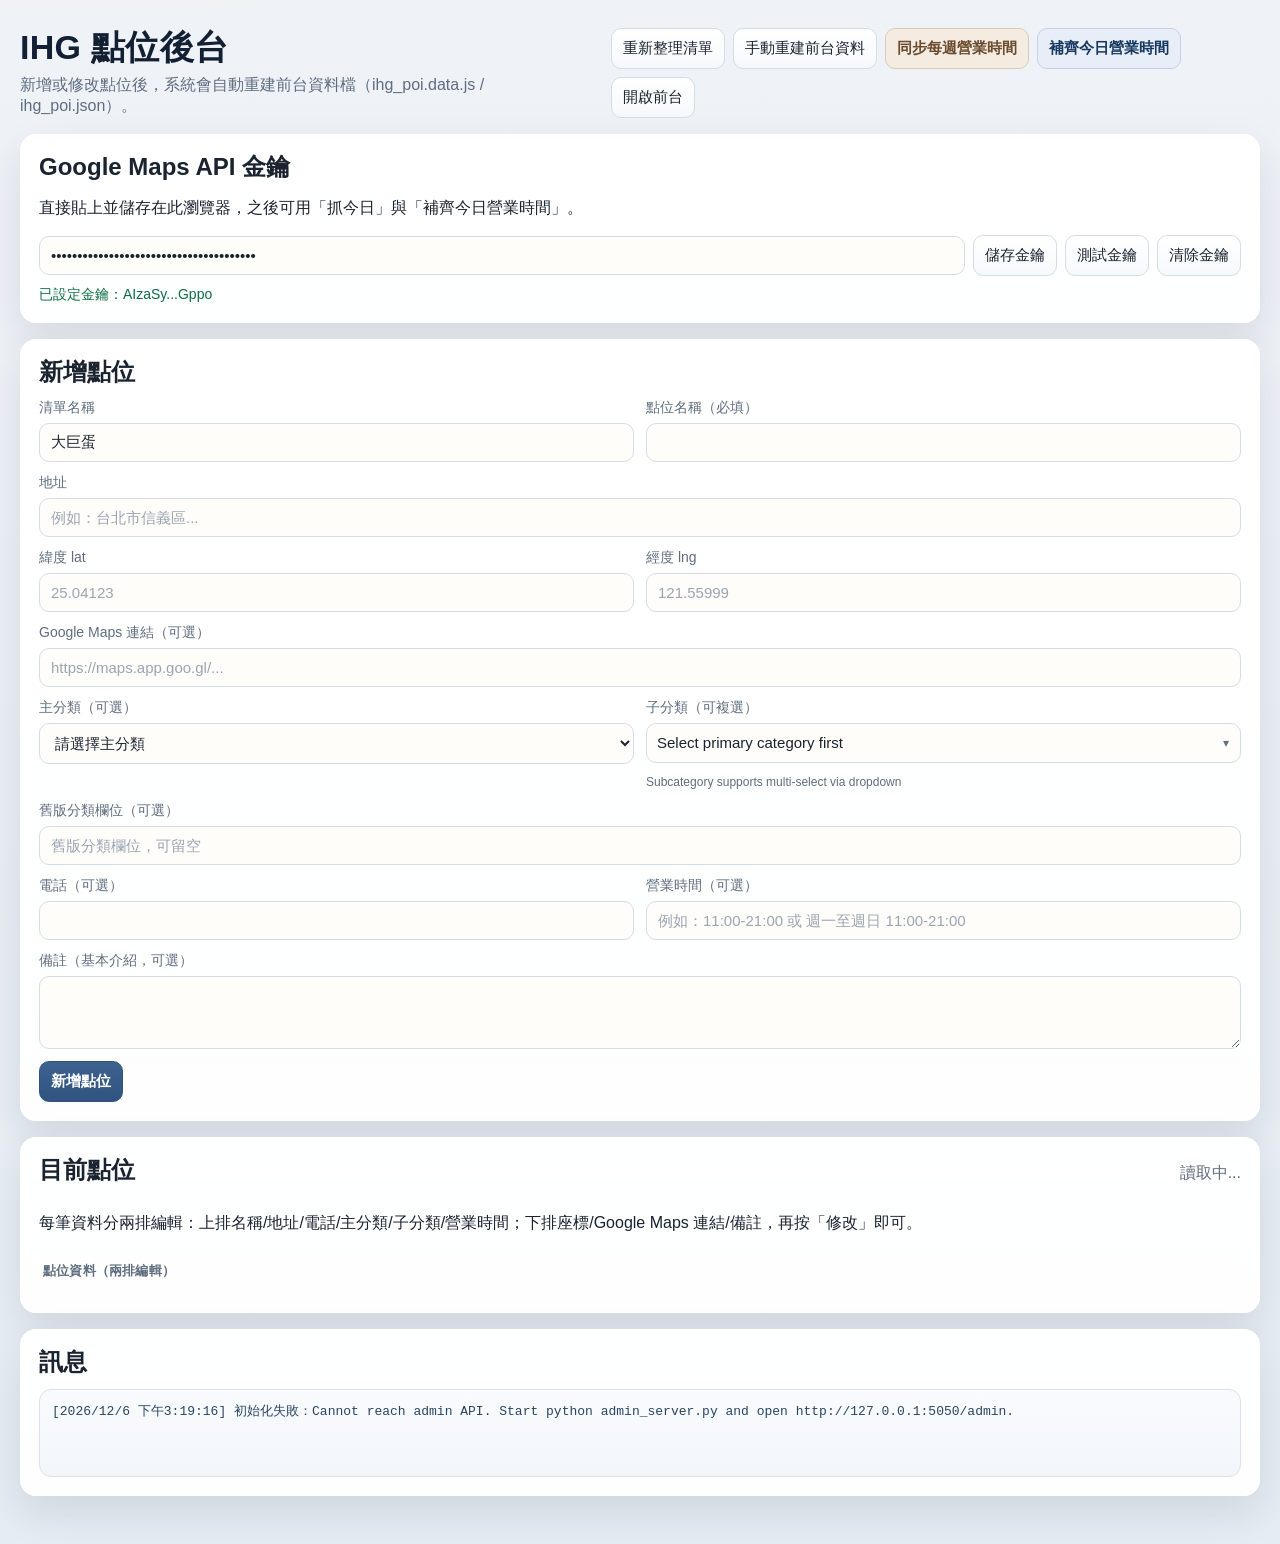
==== admin/index.html @ 3f197a29 "Deploy production admin page and data JSON" ====
﻿<!DOCTYPE html>
<html lang="zh-Hant">
  <head>
    <meta charset="UTF-8" />
    <meta name="viewport" content="width=device-width, initial-scale=1.0" />
    <title>IHG 點位後台</title>
    <link rel="stylesheet" href="./admin.css?v=20260426-3" />
  </head>
  <body>
    <main class="wrap">
      <header class="head">
        <div>
          <h1>IHG 點位後台</h1>
          <p>新增或修改點位後，系統會自動重建前台資料檔（ihg_poi.data.js / ihg_poi.json）。</p>
        </div>
        <div class="head-actions">
          <button id="reload-btn" type="button">重新整理清單</button>
          <button id="rebuild-btn" type="button">手動重建前台資料</button>
          <button id="sync-weekly-btn" type="button">同步每週營業時間</button>
          <button id="fill-missing-hours-btn" type="button">補齊今日營業時間</button>
          <a class="link-btn" href="../index.html" target="_blank" rel="noreferrer">開啟前台</a>
        </div>
      </header>

      <section class="card">
        <h2>Google Maps API 金鑰</h2>
        <p>直接貼上並儲存在此瀏覽器，之後可用「抓今日」與「補齊今日營業時間」。</p>
        <div class="api-key-row">
          <input id="gmaps-api-key" type="password" autocomplete="off" placeholder="請貼上 Google Maps API Key（AIza...）" />
          <button id="save-api-key-btn" type="button">儲存金鑰</button>
          <button id="test-api-key-btn" type="button">測試金鑰</button>
          <button id="clear-api-key-btn" type="button">清除金鑰</button>
        </div>
        <p id="api-key-hint" class="api-key-hint">尚未設定金鑰</p>
      </section>

      <section class="card">
        <h2>新增點位</h2>
        <form id="place-form" class="grid">
          <label>
            清單名稱
            <input id="list-name" name="list_name" value="大巨蛋" />
          </label>
          <label>
            點位名稱（必填）
            <input id="name" name="name" required />
          </label>
          <label class="full">
            地址
            <input id="address" name="address" placeholder="例如：台北市信義區..." />
          </label>
          <label>
            緯度 lat
            <input id="lat" name="lat" placeholder="25.04123" />
          </label>
          <label>
            經度 lng
            <input id="lng" name="lng" placeholder="121.55999" />
          </label>
          <label class="full">
            Google Maps 連結（可選）
            <input id="maps-url" name="maps_url" placeholder="https://maps.app.goo.gl/..." />
          </label>
          <label>
            主分類（可選）
            <select id="primary-category" name="primary_category">
              <option value="">請選擇主分類</option>
              <option value="餐飲">餐飲</option>
              <option value="景點">景點</option>
              <option value="交通">交通</option>
              <option value="商店">商店</option>
              <option value="其他設施">其他設施</option>
            </select>
          </label>
          <label>
            子分類（可複選）
            <div class="check-dropdown js-subcategory-dropdown" data-placeholder="Select subcategories"></div>
            <select id="subcategory" name="subcategory" class="native-multi-select" multiple size="6">
              <option value="" disabled>請先選主分類</option>
            </select>
            <small class="field-hint">Subcategory supports multi-select via dropdown</small>
          </label>
          <label class="full">
            舊版分類欄位（可選）
            <input id="category" name="category" placeholder="舊版分類欄位，可留空" />
          </label>
          <label>
            電話（可選）
            <input id="phone" name="phone" />
          </label>
          <label>
            營業時間（可選）
            <input id="opening-hours" name="opening_hours" placeholder="例如：11:00-21:00 或 週一至週日 11:00-21:00" />
          </label>
          <label class="full">
            備註（基本介紹，可選）
            <textarea id="notes" name="notes" rows="3"></textarea>
          </label>
          <div class="full actions">
            <button type="submit">新增點位</button>
          </div>
        </form>
      </section>

      <section class="card">
        <div class="row">
          <h2>目前點位</h2>
          <p id="count-text">讀取中...</p>
        </div>
        <p>每筆資料分兩排編輯：上排名稱/地址/電話/主分類/子分類/營業時間；下排座標/Google Maps 連結/備註，再按「修改」即可。</p>
        <div class="table-wrap">
          <table>
            <thead>
              <tr>
                <th>點位資料（兩排編輯）</th>
              </tr>
            </thead>
            <tbody id="place-body"></tbody>
          </table>
        </div>
      </section>

      <section class="card">
        <h2>訊息</h2>
        <pre id="log" class="log"></pre>
      </section>
    </main>

    <script src="../google-maps-config.js?v=20260425-4"></script>
    <script>
      window.ADMIN_API_ORIGIN = "https://ihg-admin-api.spider10632.workers.dev";
    </script>
    <script src="./admin.js?v=20260426-4"></script>
  </body>
</html>
---- admin/admin.css ----
:root {
  color-scheme: light;
  --bg: #ebf0f5;
  --bg-warm: #f4ede2;
  --bg-cool: #e2ebf7;
  --card: rgba(255, 255, 255, 0.94);
  --card-soft: #f5f8fb;
  --ink: #1a2330;
  --muted: #5f6d7f;
  --line: #d4dce7;
  --line-strong: #b9c6d8;
  --brand: #30537f;
  --brand-soft: #e7eef8;
  --brand-ink: #17395f;
  --accent: #896844;
  --accent-soft: #f4ebe1;
  --danger: #b42318;
  --danger-soft: #fdf1f1;
  --focus-border: #839fc2;
  --focus-ring: rgba(48, 83, 127, 0.16);
  --shadow: 0 16px 40px rgba(21, 31, 45, 0.11);
  --shadow-soft: 0 8px 24px rgba(21, 31, 45, 0.07);
}

* {
  box-sizing: border-box;
}

html,
body {
  overflow-x: hidden;
}

body {
  margin: 0;
  font-family: "Noto Sans TC", "Segoe UI", "Microsoft JhengHei", sans-serif;
  color: var(--ink);
  background:
    radial-gradient(980px 520px at 8% -18%, var(--bg-warm) 0%, transparent 62%),
    radial-gradient(900px 520px at 92% -20%, var(--bg-cool) 0%, transparent 58%),
    linear-gradient(180deg, #eff3f8 0%, var(--bg) 45%, #e6ecf4 100%);
}

.wrap {
  max-width: 1320px;
  margin: 0 auto;
  padding: 28px 20px 32px;
}

.head {
  display: flex;
  justify-content: space-between;
  align-items: flex-start;
  gap: 16px;
  margin-bottom: 16px;
}

.head h1 {
  margin: 0 0 8px;
  font-size: 34px;
  line-height: 1.15;
  letter-spacing: 0.3px;
  color: #132033;
}

.head p {
  margin: 0;
  color: var(--muted);
}

.head-actions {
  display: flex;
  gap: 8px;
  flex-wrap: wrap;
}

.api-key-row {
  display: flex;
  gap: 8px;
  flex-wrap: wrap;
  align-items: center;
}

.api-key-row #gmaps-api-key {
  flex: 1 1 380px;
  min-width: 260px;
}

.api-key-hint {
  margin: 10px 0 0;
  font-size: 14px;
  color: var(--muted);
}

.api-key-hint--ok {
  color: #0c6c45;
}

.api-key-hint--error {
  color: var(--danger);
}

#fill-missing-hours-btn {
  border-color: #c1d1ea;
  background: var(--brand-soft);
  color: var(--brand-ink);
  font-weight: 700;
}

#sync-weekly-btn {
  border-color: #d8ccb9;
  background: var(--accent-soft);
  color: #6a4c2e;
  font-weight: 700;
}

#sync-weekly-btn:hover {
  border-color: #d8c8b3;
  background: #f1e6d8;
}

#fill-missing-hours-btn:hover {
  border-color: #b1c4de;
  background: #dde8f6;
}

#sync-weekly-btn:disabled,
#fill-missing-hours-btn:disabled {
  opacity: 0.62;
  cursor: not-allowed;
}

.card {
  background: linear-gradient(180deg, rgba(255, 255, 255, 0.97) 0%, var(--card) 100%);
  border: 1px solid rgba(255, 255, 255, 0.85);
  border-radius: 16px;
  padding: 18px;
  margin-bottom: 16px;
  box-shadow: var(--shadow);
  backdrop-filter: blur(6px);
}

.card h2 {
  margin: 0 0 12px;
  font-size: 24px;
  line-height: 1.2;
}

.grid {
  display: grid;
  grid-template-columns: 1fr 1fr;
  gap: 12px;
}

.grid label {
  display: flex;
  flex-direction: column;
  gap: 6px;
  font-size: 14px;
  color: var(--muted);
}

.full {
  grid-column: 1 / -1;
}

input,
select,
textarea,
button,
.link-btn {
  border: 1px solid var(--line);
  border-radius: 10px;
  padding: 10px 11px;
  font-size: 15px;
  font-family: inherit;
  transition: border-color 0.18s ease, background-color 0.18s ease, box-shadow 0.18s ease, transform 0.12s ease;
}

input,
select,
textarea {
  background: #fffdf9;
  color: var(--ink);
}

input::placeholder,
textarea::placeholder {
  color: #9aa5b3;
}

input:focus,
select:focus,
textarea:focus {
  border-color: var(--focus-border);
  box-shadow: 0 0 0 3px var(--focus-ring);
  outline: 0;
}

button,
.link-btn {
  cursor: pointer;
  background: linear-gradient(180deg, #ffffff 0%, #f6f9fc 100%);
  color: var(--ink);
}

.link-btn {
  display: inline-flex;
  align-items: center;
  justify-content: center;
  color: var(--ink);
  text-decoration: none;
}

button:hover,
.link-btn:hover {
  border-color: var(--line-strong);
  box-shadow: var(--shadow-soft);
  transform: translateY(-1px);
}

.actions {
  display: flex;
  justify-content: flex-start;
}

.actions button {
  background: linear-gradient(180deg, #3d6290 0%, var(--brand) 100%);
  color: #fff;
  border-color: var(--brand);
  font-weight: 700;
}

.actions button:hover {
  filter: brightness(0.98);
  transform: translateY(-1px);
}

.row {
  display: flex;
  justify-content: space-between;
  gap: 10px;
  align-items: baseline;
}

.row p {
  margin: 0;
  color: var(--muted);
}

.table-wrap {
  overflow: visible;
}

.table-wrap table {
  width: 100%;
  min-width: 0;
  border-collapse: separate;
  border-spacing: 0 12px;
  table-layout: fixed;
}

thead th {
  color: var(--muted);
  font-weight: 700;
  font-size: 13px;
  letter-spacing: 0.2px;
  padding: 0 4px 2px;
  text-align: left;
}

tbody tr td {
  border: 1px solid #d9e0ea;
  border-radius: 14px;
  background: linear-gradient(180deg, rgba(255, 255, 255, 0.95) 0%, rgba(251, 253, 255, 0.92) 100%);
  box-shadow: var(--shadow-soft);
  padding: 14px;
}

.mini-btn {
  padding: 8px 13px;
  font-size: 13px;
  border: 1px solid #bacce4;
  background: linear-gradient(180deg, #f4f8fe 0%, var(--brand-soft) 100%);
  color: var(--brand-ink);
  border-radius: 10px;
  cursor: pointer;
  white-space: nowrap;
  line-height: 1.2;
  min-width: 64px;
  font-weight: 700;
}

.mini-btn:hover {
  border-color: #a8c0df;
  background: #e1ebf8;
  transform: translateY(-1px);
}

.mini-btn:disabled {
  opacity: 0.62;
  cursor: not-allowed;
}

.mini-btn--danger {
  border-color: #e5baba;
  color: var(--danger);
  background: linear-gradient(180deg, #fff9f9 0%, var(--danger-soft) 100%);
}

.mini-btn--danger:hover {
  border-color: #deaaaa;
  background: #fceaea;
}

.mini-btn--ghost {
  border-color: var(--line);
  background: #f8fafd;
  color: #4a607e;
}

.mini-btn--ghost:hover {
  border-color: var(--line-strong);
  background: #eff4fa;
}

.place-editor {
  display: flex;
  flex-direction: column;
  gap: 12px;
}

.editor-row {
  display: flex;
  flex-wrap: wrap;
  gap: 12px;
  align-items: end;
}

.editor-id {
  display: flex;
  flex-direction: column;
  gap: 4px;
  align-self: stretch;
  justify-content: center;
  padding: 9px 10px;
  background: var(--card-soft);
  border: 1px dashed #c6cfdd;
  border-radius: 10px;
  flex: 0 0 86px;
  min-height: 74px;
}

.editor-id strong {
  font-size: 28px;
  line-height: 1;
  letter-spacing: 0.4px;
}

.editor-field,
.editor-meta {
  display: flex;
  flex-direction: column;
  gap: 4px;
  min-width: 0;
}

.editor-row--top .editor-field--name {
  flex: 1.8 1 260px;
}

.editor-row--top .editor-field--address {
  flex: 2.4 1 320px;
}

.editor-row--top .editor-field--phone {
  flex: 1.1 1 170px;
}

.editor-row--top .editor-field--primary {
  flex: 1.1 1 170px;
}

.editor-row--top .editor-field--subcategory {
  flex: 1.1 1 170px;
}

.editor-row--top .editor-field--hours {
  flex: 1.2 1 200px;
}

.editor-row--bottom .editor-field--lat,
.editor-row--bottom .editor-field--lng {
  flex: 0.8 1 130px;
}

.editor-row--bottom .editor-field--map-url {
  flex: 1.7 1 290px;
}

.editor-row--bottom .editor-field--notes {
  flex: 1.9 1 330px;
}

.editor-label {
  font-size: 12px;
  color: var(--muted);
  line-height: 1.2;
  font-weight: 700;
  letter-spacing: 0.2px;
}

.inline-input,
.inline-select,
.inline-textarea {
  width: 100%;
  min-width: 0;
  padding: 8px 9px;
  border: 1px solid var(--line);
  border-radius: 10px;
  font-size: 14px;
  font-family: inherit;
  background: #fffdf9;
}

.inline-textarea {
  min-height: 68px;
  resize: vertical;
}

.inline-select--multi,
select[multiple].inline-select {
  min-height: 112px;
  padding-top: 6px;
  padding-bottom: 6px;
}

.native-multi-select {
  position: absolute !important;
  width: 1px !important;
  height: 1px !important;
  margin: 0 !important;
  padding: 0 !important;
  border: 0 !important;
  opacity: 0 !important;
  pointer-events: none !important;
}

.check-dropdown {
  position: relative;
  width: 100%;
}

.check-dropdown__trigger {
  width: 100%;
  min-height: 40px;
  border: 1px solid var(--line);
  border-radius: 10px;
  padding: 9px 34px 9px 10px;
  background: #fffdf9;
  color: var(--ink);
  text-align: left;
  line-height: 1.35;
  cursor: pointer;
  position: relative;
}

.check-dropdown__trigger::after {
  content: "\25BE";
  position: absolute;
  right: 11px;
  top: 50%;
  transform: translateY(-50%);
  color: var(--muted);
  font-size: 12px;
  transition: transform 0.15s ease;
}

.check-dropdown.is-open .check-dropdown__trigger {
  border-color: var(--focus-border);
  box-shadow: 0 0 0 3px var(--focus-ring);
}

.check-dropdown.is-open .check-dropdown__trigger::after {
  transform: translateY(-50%) rotate(180deg);
}

.check-dropdown__panel {
  display: none;
  position: absolute;
  top: calc(100% + 6px);
  left: 0;
  right: 0;
  max-height: 240px;
  overflow: auto;
  border: 1px solid var(--line);
  border-radius: 10px;
  background: #fffcf8;
  box-shadow: 0 16px 30px rgba(19, 40, 73, 0.16);
  padding: 8px;
  z-index: 50;
  grid-template-columns: repeat(3, minmax(110px, 1fr));
  gap: 6px 8px;
  align-content: start;
}

.check-dropdown.is-open .check-dropdown__panel {
  display: grid;
}

.check-dropdown__panel label.check-dropdown__item {
  display: flex;
  flex-direction: row;
  align-items: center;
  gap: 8px;
  border-radius: 8px;
  padding: 6px 8px;
  font-size: 14px;
  color: var(--ink);
  cursor: pointer;
  margin: 0;
  min-height: 34px;
}

.check-dropdown__item:hover {
  background: #eef4fb;
}

.check-dropdown__item input[type="checkbox"] {
  width: 16px;
  height: 16px;
  margin: 0;
}

.check-dropdown__empty {
  color: var(--muted);
  font-size: 13px;
  padding: 4px 2px;
  grid-column: 1 / -1;
}

.field-hint {
  display: block;
  margin-top: 6px;
  font-size: 12px;
  color: var(--muted);
  line-height: 1.3;
}

.inline-input:focus,
.inline-select:focus,
.inline-textarea:focus {
  border-color: var(--focus-border);
  box-shadow: 0 0 0 3px var(--focus-ring);
  outline: 0;
}

.editor-meta {
  font-size: 12px;
  background: var(--card-soft);
  border: 1px solid var(--line);
  border-radius: 10px;
  padding: 8px 10px;
  min-height: 68px;
  justify-content: center;
}

.editor-meta--map {
  flex: 0.8 1 120px;
}

.editor-meta--updated {
  flex: 1 1 200px;
}

.editor-meta a {
  font-weight: 700;
  color: var(--brand);
  text-decoration: none;
}

.editor-meta a:hover {
  text-decoration: underline;
}

.meta-placeholder {
  color: var(--muted);
}

.row-actions {
  display: flex;
  gap: 8px;
  flex-wrap: wrap;
  justify-content: flex-end;
  align-items: center;
  margin-left: auto;
}

.log {
  margin: 0;
  white-space: pre-wrap;
  color: #2a4562;
  background: linear-gradient(180deg, #f9fbfe 0%, #f2f6fb 100%);
  border: 1px solid #d8e1ed;
  border-radius: 12px;
  padding: 12px;
  min-height: 88px;
}

@media (max-width: 1280px) {
  .row-actions {
    width: 100%;
    justify-content: flex-end;
    margin-left: 0;
  }
}

@media (max-width: 920px) {
  .wrap {
    padding: 18px 12px 24px;
  }

  .head {
    flex-direction: column;
  }

  .grid {
    grid-template-columns: 1fr;
  }

  .editor-id,
  .editor-row--top .editor-field,
  .editor-row--bottom .editor-field,
  .editor-row--bottom .editor-meta {
    flex: 1 1 100%;
  }

  .row-actions {
    justify-content: flex-start;
    margin-left: 0;
  }

  .check-dropdown__panel {
    grid-template-columns: repeat(2, minmax(120px, 1fr));
    max-height: 220px;
  }
}

@media (max-width: 560px) {
  .check-dropdown__panel {
    grid-template-columns: 1fr;
    max-height: 200px;
  }
}
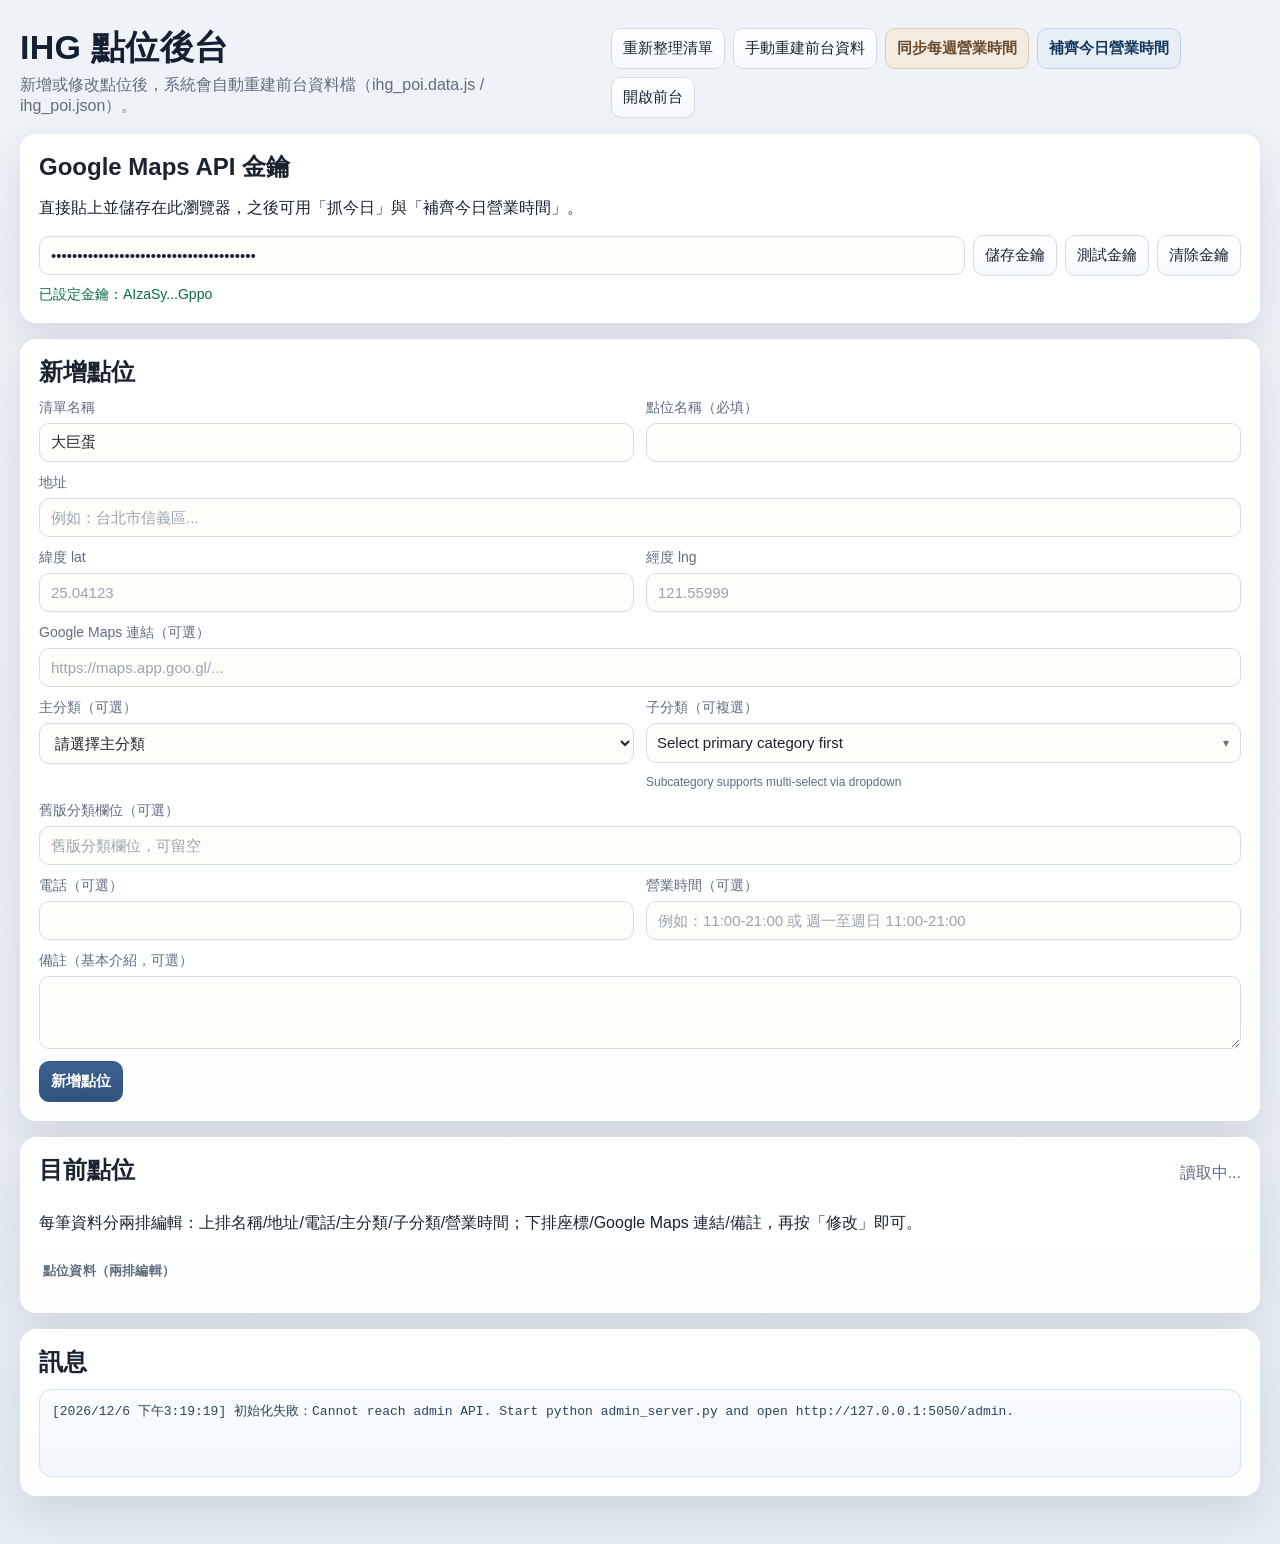
==== commit 9293f307: "Add vegetarian and muslim subcategories under food" ====
--- a/admin/index.html
+++ b/admin/index.html
@@ -130,6 +130,6 @@
     <script>
       window.ADMIN_API_ORIGIN = "https://ihg-admin-api.spider10632.workers.dev";
     </script>
-    <script src="./admin.js?v=20260426-4"></script>
+    <script src="./admin.js?v=20260428-5"></script>
   </body>
 </html>
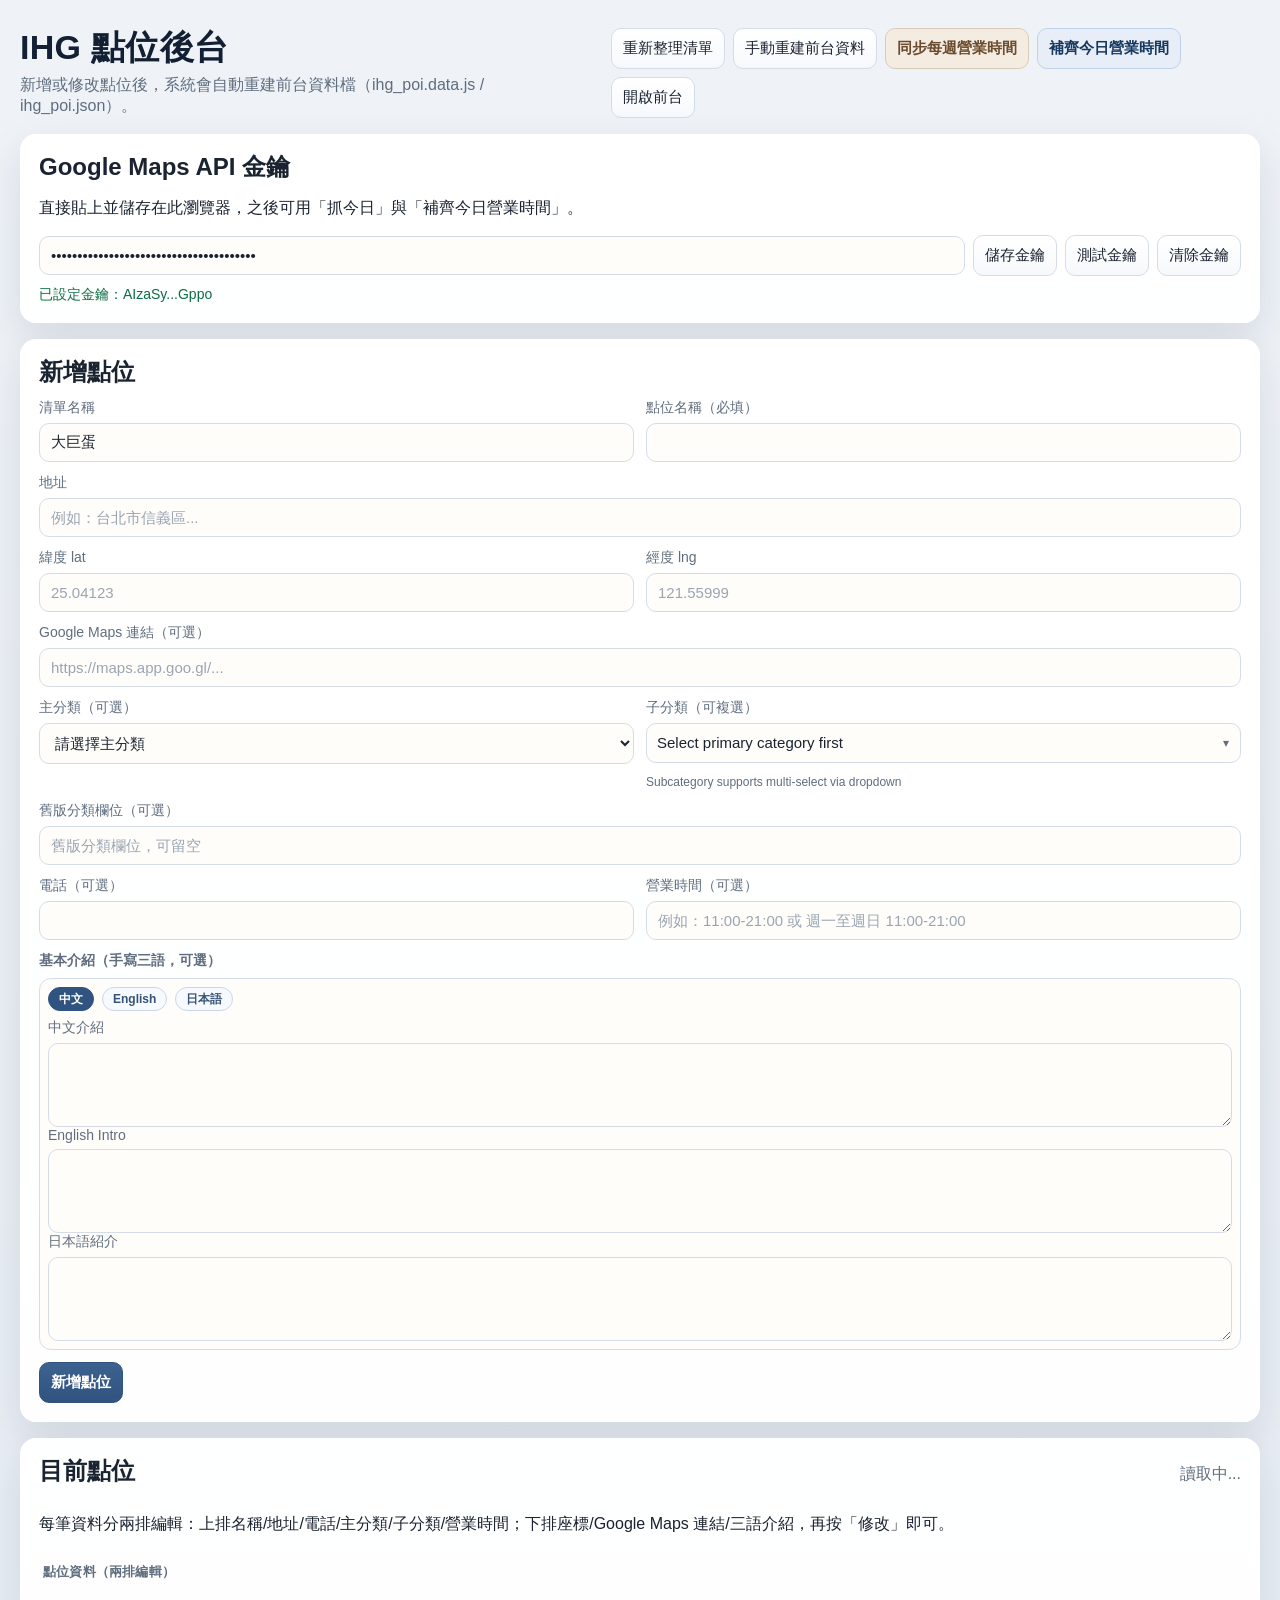
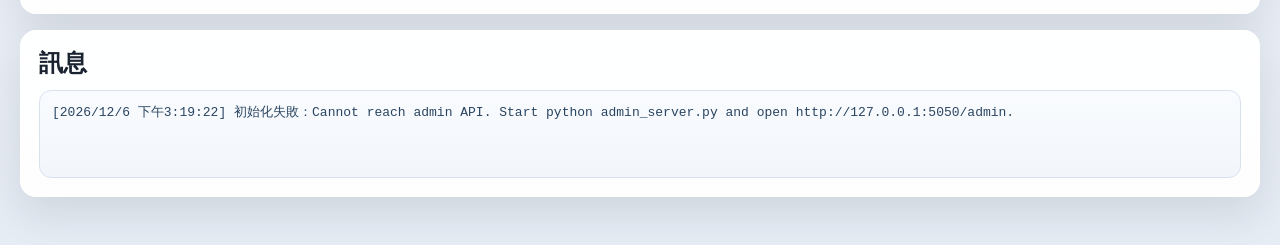
==== commit 86ffccf8: "feat: support manual zh/en/ja notes editing and display" ====
--- a/admin/index.html
+++ b/admin/index.html
@@ -4,7 +4,7 @@
     <meta charset="UTF-8" />
     <meta name="viewport" content="width=device-width, initial-scale=1.0" />
     <title>IHG 點位後台</title>
-    <link rel="stylesheet" href="./admin.css?v=20260426-3" />
+    <link rel="stylesheet" href="./admin.css?v=20260428-8" />
   </head>
   <body>
     <main class="wrap">
@@ -92,10 +92,30 @@
             營業時間（可選）
             <input id="opening-hours" name="opening_hours" placeholder="例如：11:00-21:00 或 週一至週日 11:00-21:00" />
           </label>
-          <label class="full">
-            備註（基本介紹，可選）
-            <textarea id="notes" name="notes" rows="3"></textarea>
-          </label>
+          <div class="full">
+            <span class="field-title">基本介紹（手寫三語，可選）</span>
+            <div class="notes-editor js-notes-editor" data-default-lang="zh">
+              <div class="notes-editor__tabs">
+                <button type="button" class="notes-tab js-notes-tab" data-lang="zh">中文</button>
+                <button type="button" class="notes-tab js-notes-tab" data-lang="en">English</button>
+                <button type="button" class="notes-tab js-notes-tab" data-lang="ja">日本語</button>
+              </div>
+              <div class="notes-editor__panes">
+                <label class="notes-pane js-notes-pane" data-lang="zh">
+                  中文介紹
+                  <textarea id="notes-zh" name="notes_zh" rows="3"></textarea>
+                </label>
+                <label class="notes-pane js-notes-pane" data-lang="en">
+                  English Intro
+                  <textarea id="notes-en" name="notes_en" rows="3"></textarea>
+                </label>
+                <label class="notes-pane js-notes-pane" data-lang="ja">
+                  日本語紹介
+                  <textarea id="notes-ja" name="notes_ja" rows="3"></textarea>
+                </label>
+              </div>
+            </div>
+          </div>
           <div class="full actions">
             <button type="submit">新增點位</button>
           </div>
@@ -107,7 +127,7 @@
           <h2>目前點位</h2>
           <p id="count-text">讀取中...</p>
         </div>
-        <p>每筆資料分兩排編輯：上排名稱/地址/電話/主分類/子分類/營業時間；下排座標/Google Maps 連結/備註，再按「修改」即可。</p>
+        <p>每筆資料分兩排編輯：上排名稱/地址/電話/主分類/子分類/營業時間；下排座標/Google Maps 連結/三語介紹，再按「修改」即可。</p>
         <div class="table-wrap">
           <table>
             <thead>
@@ -130,6 +150,6 @@
     <script>
       window.ADMIN_API_ORIGIN = "https://ihg-admin-api.spider10632.workers.dev";
     </script>
-    <script src="./admin.js?v=20260428-5"></script>
+    <script src="./admin.js?v=20260428-7"></script>
   </body>
 </html>
--- a/admin/admin.css
+++ b/admin/admin.css
@@ -160,6 +160,14 @@
   color: var(--muted);
 }
 
+.field-title {
+  display: block;
+  margin-bottom: 8px;
+  font-size: 14px;
+  font-weight: 700;
+  color: var(--muted);
+}
+
 .full {
   grid-column: 1 / -1;
 }
@@ -547,6 +555,59 @@
   line-height: 1.3;
 }
 
+.notes-editor {
+  border: 1px solid var(--line);
+  border-radius: 12px;
+  background: #fffdf9;
+  padding: 8px;
+}
+
+.notes-editor__tabs {
+  display: flex;
+  gap: 8px;
+  flex-wrap: wrap;
+  margin-bottom: 8px;
+}
+
+.notes-tab {
+  border: 1px solid #cbd7e8;
+  background: #f6f9fe;
+  color: #355378;
+  border-radius: 999px;
+  padding: 5px 10px;
+  font-size: 12px;
+  font-weight: 700;
+  line-height: 1;
+}
+
+.notes-tab:hover {
+  border-color: #b7c9e2;
+  background: #edf3fc;
+}
+
+.notes-tab.is-active {
+  border-color: var(--brand);
+  background: var(--brand);
+  color: #fff;
+}
+
+.notes-pane {
+  display: none;
+  flex-direction: column;
+  gap: 6px;
+  font-size: 12px;
+  color: var(--muted);
+}
+
+.notes-pane.is-active {
+  display: flex;
+}
+
+.notes-pane .inline-textarea,
+.notes-pane textarea {
+  min-height: 84px;
+}
+
 .inline-input:focus,
 .inline-select:focus,
 .inline-textarea:focus {
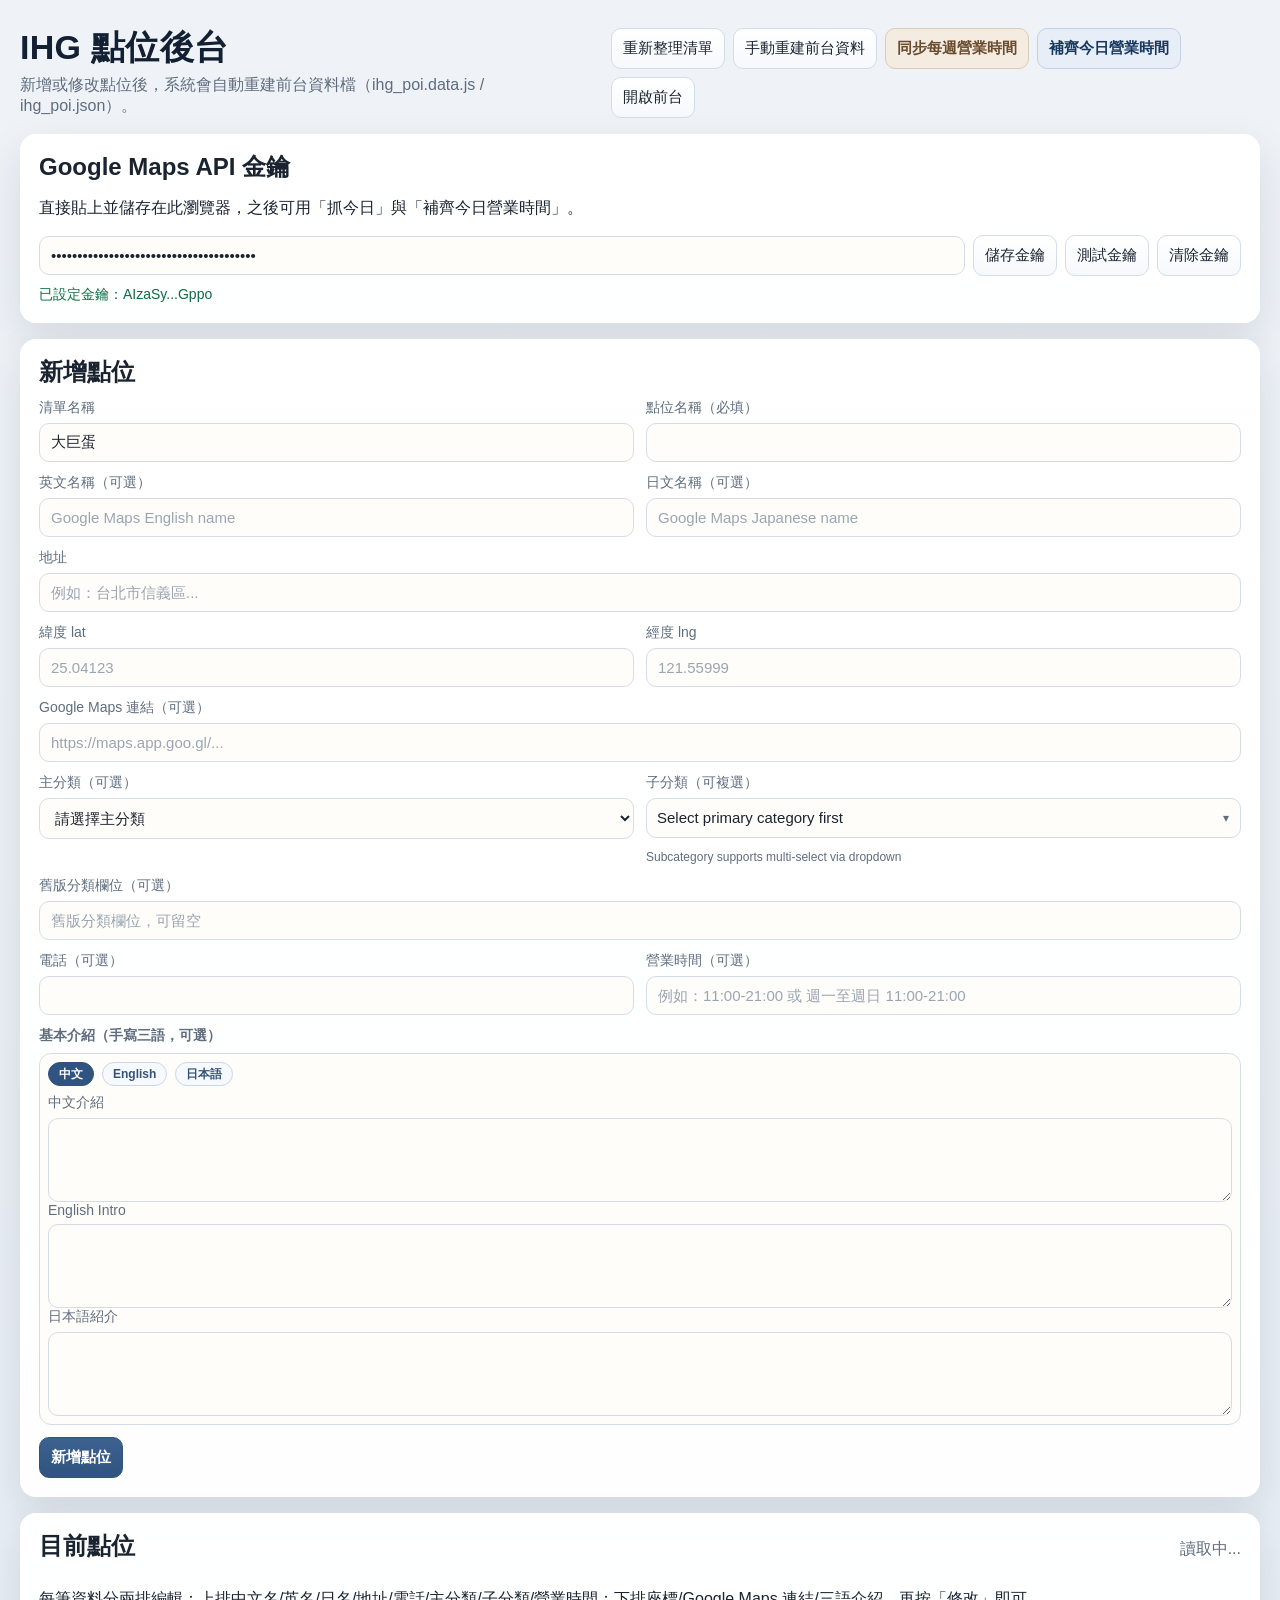
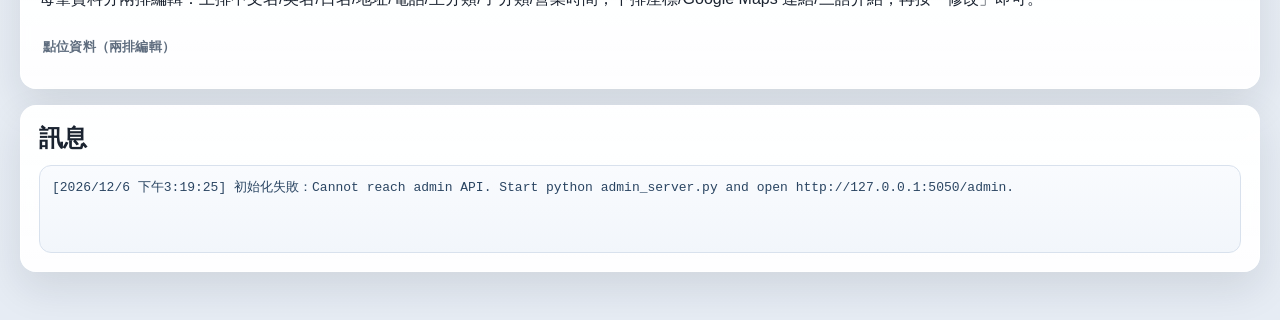
==== commit 0d6bdfd5: "feat: auto-fill EN/JA place names from Google Maps" ====
--- a/admin/index.html
+++ b/admin/index.html
@@ -4,7 +4,7 @@
     <meta charset="UTF-8" />
     <meta name="viewport" content="width=device-width, initial-scale=1.0" />
     <title>IHG 點位後台</title>
-    <link rel="stylesheet" href="./admin.css?v=20260428-8" />
+    <link rel="stylesheet" href="./admin.css?v=20260501-1" />
   </head>
   <body>
     <main class="wrap">
@@ -44,6 +44,14 @@
           <label>
             點位名稱（必填）
             <input id="name" name="name" required />
+          </label>
+          <label>
+            英文名稱（可選）
+            <input id="name-en" name="name_en" placeholder="Google Maps English name" />
+          </label>
+          <label>
+            日文名稱（可選）
+            <input id="name-ja" name="name_ja" placeholder="Google Maps Japanese name" />
           </label>
           <label class="full">
             地址
@@ -127,7 +135,7 @@
           <h2>目前點位</h2>
           <p id="count-text">讀取中...</p>
         </div>
-        <p>每筆資料分兩排編輯：上排名稱/地址/電話/主分類/子分類/營業時間；下排座標/Google Maps 連結/三語介紹，再按「修改」即可。</p>
+        <p>每筆資料分兩排編輯：上排中文名/英名/日名/地址/電話/主分類/子分類/營業時間；下排座標/Google Maps 連結/三語介紹，再按「修改」即可。</p>
         <div class="table-wrap">
           <table>
             <thead>
@@ -150,6 +158,6 @@
     <script>
       window.ADMIN_API_ORIGIN = "https://ihg-admin-api.spider10632.workers.dev";
     </script>
-    <script src="./admin.js?v=20260428-7"></script>
+    <script src="./admin.js?v=20260501-1"></script>
   </body>
 </html>
--- a/admin/admin.css
+++ b/admin/admin.css
@@ -374,11 +374,19 @@
 }
 
 .editor-row--top .editor-field--name {
-  flex: 1.8 1 260px;
+  flex: 1.5 1 220px;
+}
+
+.editor-row--top .editor-field--name-en {
+  flex: 1.4 1 220px;
+}
+
+.editor-row--top .editor-field--name-ja {
+  flex: 1.4 1 220px;
 }
 
 .editor-row--top .editor-field--address {
-  flex: 2.4 1 320px;
+  flex: 2.2 1 300px;
 }
 
 .editor-row--top .editor-field--phone {
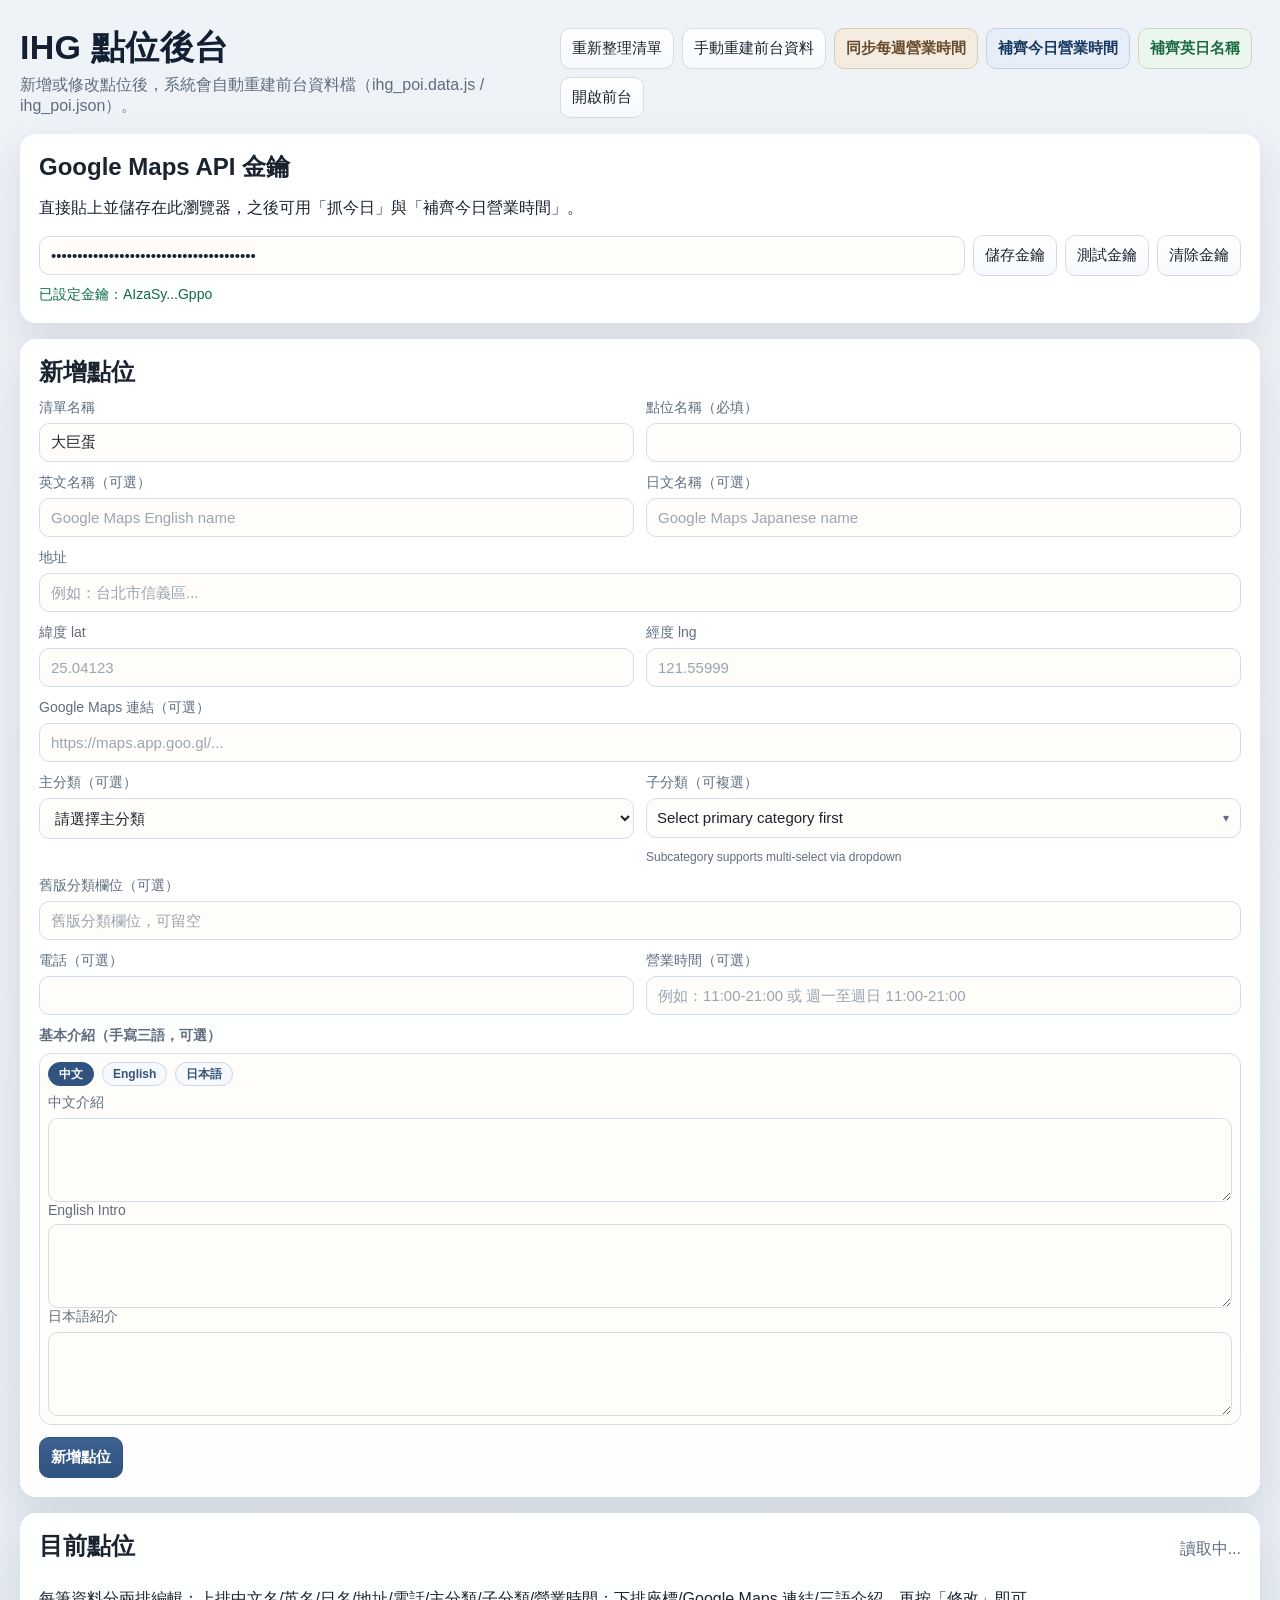
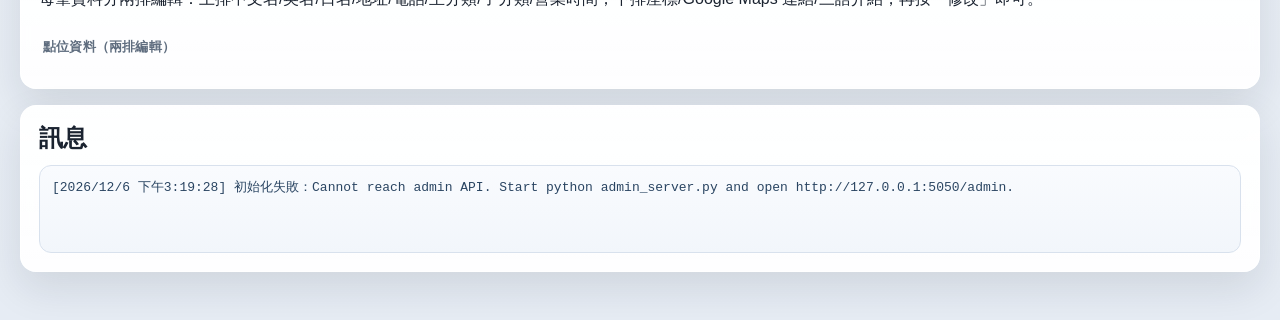
==== commit e8ef7c35: "feat: add bulk fill for EN/JA place names" ====
--- a/admin/index.html
+++ b/admin/index.html
@@ -18,6 +18,7 @@
           <button id="rebuild-btn" type="button">手動重建前台資料</button>
           <button id="sync-weekly-btn" type="button">同步每週營業時間</button>
           <button id="fill-missing-hours-btn" type="button">補齊今日營業時間</button>
+          <button id="fill-missing-names-btn" type="button">補齊英日名稱</button>
           <a class="link-btn" href="../index.html" target="_blank" rel="noreferrer">開啟前台</a>
         </div>
       </header>
@@ -158,6 +159,6 @@
     <script>
       window.ADMIN_API_ORIGIN = "https://ihg-admin-api.spider10632.workers.dev";
     </script>
-    <script src="./admin.js?v=20260501-1"></script>
+    <script src="./admin.js?v=20260501-2"></script>
   </body>
 </html>
--- a/admin/admin.css
+++ b/admin/admin.css
@@ -107,6 +107,13 @@
   font-weight: 700;
 }
 
+#fill-missing-names-btn {
+  border-color: #c6d8cc;
+  background: #eaf6ee;
+  color: #1f6b45;
+  font-weight: 700;
+}
+
 #sync-weekly-btn {
   border-color: #d8ccb9;
   background: var(--accent-soft);
@@ -124,8 +131,14 @@
   background: #dde8f6;
 }
 
+#fill-missing-names-btn:hover {
+  border-color: #b8d4c2;
+  background: #def0e5;
+}
+
 #sync-weekly-btn:disabled,
-#fill-missing-hours-btn:disabled {
+#fill-missing-hours-btn:disabled,
+#fill-missing-names-btn:disabled {
   opacity: 0.62;
   cursor: not-allowed;
 }
